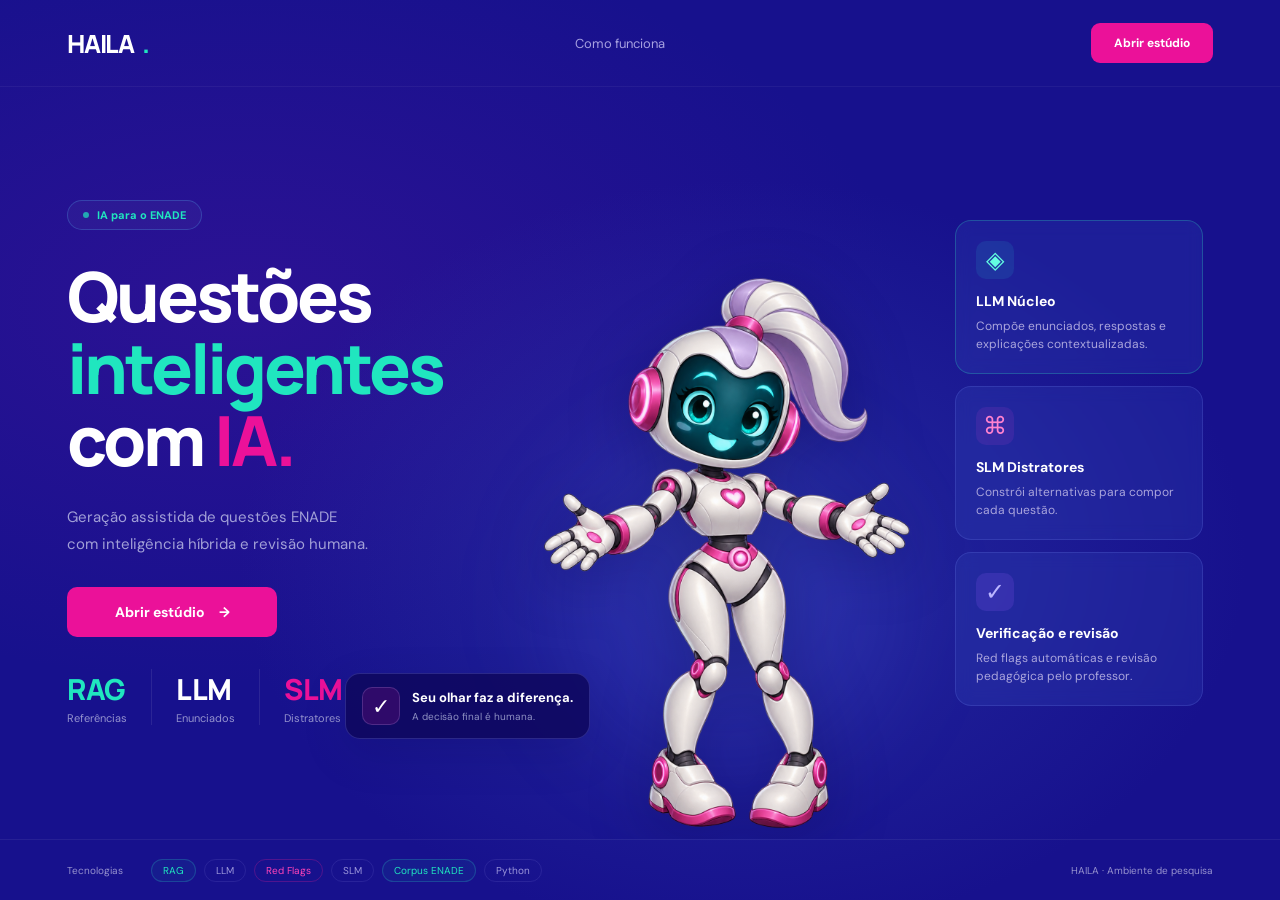
==== frontend/public/index.html @ e9f644c8 "feat: publish full HAILA hybrid architecture" ====
<!doctype html><html lang="pt-BR"><head><meta charset="utf-8"><meta name="viewport" content="width=device-width,initial-scale=1"><title>HAILA · Questões inteligentes com IA</title><meta name="description" content="Crie questões ENADE com a arquitetura híbrida HAILA: referências, geração de enunciados, distratores e revisão humana."><link rel="icon" href="favicon.svg" type="image/svg+xml"><link rel="stylesheet" href="landing.css"></head><body>
<header class="header"><a class="logo" href="/" aria-label="HAILA início">HAILA<span>.</span></a><nav aria-label="Navegação principal"><a href="#como-funciona">Como funciona</a></nav><a class="button small" href="studio.html">Abrir estúdio</a></header>
<main><section class="hero" id="sobre"><div class="hero-copy"><div class="pill"><span></span> IA para o ENADE</div><h1>Questões<br><em>inteligentes</em><br>com <strong>IA.</strong></h1><p>Geração assistida de questões ENADE<br>com inteligência híbrida e revisão humana.</p><div class="actions"><a class="button" href="studio.html">Abrir estúdio <span>→</span></a></div><div class="facts"><div><strong>RAG</strong><span>Referências</span></div><div><strong>LLM</strong><span>Enunciados</span></div><div><strong>SLM</strong><span>Distratores</span></div></div></div>
<div class="mascot-scene"><div class="halo"></div><img class="mascot" src="mascot.png" alt="Mascote HAILA, uma robô sorridente com detalhes rosa e rosto verde" width="1024" height="1536"><div class="float-card review-card"><span class="card-icon">✓</span><div><strong>Seu olhar faz a diferença.</strong><small>A decisão final é humana.</small></div></div></div>
<div class="feature-cards" id="como-funciona"><article><div class="feature-icon teal">◈</div><h2>LLM Núcleo</h2><p>Compõe enunciados, respostas e explicações contextualizadas.</p></article><article><div class="feature-icon pink">⌘</div><h2>SLM Distratores</h2><p>Constrói alternativas para compor cada questão.</p></article><article><div class="feature-icon violet">✓</div><h2>Verificação e revisão</h2><p>Red flags automáticas e revisão pedagógica pelo professor.</p></article></div></section></main>
<footer><div class="technologies"><span>Tecnologias</span><span class="chip">RAG</span><span class="chip muted">LLM</span><span class="chip pink">Red Flags</span><span class="chip muted">SLM</span><span class="chip">Corpus ENADE</span><span class="chip muted">Python</span></div><span>HAILA · Ambiente de pesquisa</span></footer>
</body></html>
---- frontend/public/landing.css ----
@import url('https://fonts.googleapis.com/css2?family=DM+Sans:wght@400;500;600;700&family=Manrope:wght@400;500;600;700;800&display=swap');
.header nav{margin-left:auto;margin-right:0}.actions .button{min-width:210px}@media(max-width:850px){.header .button.small{margin-left:auto}}
:root{color-scheme:dark;font-family:'DM Sans',sans-serif;color:#fff;background:#17118d;--mint:#20e6bf;--pink:#eb1199}*{box-sizing:border-box}body{margin:0;min-height:100vh;background:radial-gradient(ellipse at 58% 62%,#2b38a9a1,transparent 48%),radial-gradient(ellipse at 19% 34%,#46139d70,transparent 45%),#17118d;display:flex;flex-direction:column}a{color:inherit;text-decoration:none}a:focus-visible{outline:3px solid var(--mint);outline-offset:6px}.header{display:flex;align-items:center;gap:28px;height:87px;padding:0 5.25%;border-bottom:1px solid #ffffff0c}.logo{font:800 25px Manrope,sans-serif;display:flex;align-items:center;gap:8px;letter-spacing:-1.3px}.logo>span{color:var(--mint)}.logo small{font:600 10px 'DM Sans',sans-serif;letter-spacing:0;border:1px solid #3697c86b;background:#2275af38;color:var(--mint);border-radius:5px;padding:4px 8px;margin-left:4px}.header nav{display:flex;gap:35px;margin:auto;font-size:13px;color:#a6a0e0}.header nav a:hover,.login:hover{color:white}.login{font-size:13px;color:#a6a0e0}.button{display:inline-flex;align-items:center;justify-content:center;gap:14px;background:var(--pink);padding:16px 27px;border-radius:10px;font-size:14px;font-weight:700;transition:transform .2s,background .2s}.button:hover{transform:translateY(-2px);background:#ff25ae}.button.small{padding:12px 23px;font-size:12px;border-radius:9px}main{flex:1;display:flex}.hero{width:100%;max-width:1600px;margin:auto;min-height:calc(100vh - 148px);display:grid;grid-template-columns:40% 37% 23%;align-items:center;padding:64px 6% 65px 5.25%;position:relative;overflow:hidden}.hero-copy{z-index:2}.pill{display:inline-flex;align-items:center;gap:8px;font-size:11px;font-weight:700;color:var(--mint);background:#ffffff09;border:1px solid #4887d35e;border-radius:25px;padding:7px 15px;margin-bottom:30px}.pill>span{width:6px;height:6px;border-radius:100%;background:var(--mint);opacity:.7}h1{font:800 clamp(49px,5.4vw,83px)/1.04 Manrope,sans-serif;letter-spacing:-3px;margin:0 0 28px}h1 em{font-style:normal;color:var(--mint)}h1 strong{color:var(--pink);font-weight:800}.hero-copy>p{font-size:15px;color:#a2a0d7;line-height:1.8;margin:0 0 29px}.actions{display:flex;gap:14px}.button.secondary{background:#ffffff12;border:1px solid #ffffff32;color:#d6d2ff;font-weight:500;padding:15px 26px}.button.secondary:hover{background:#ffffff25}.facts{display:flex;margin-top:32px}.facts>div{display:flex;flex-direction:column;gap:2px;padding:0 24px;border-right:1px solid #ffffff16}.facts>div:first-child{padding-left:0}.facts>div:last-child{border:0}.facts strong{font:800 29px Manrope,sans-serif;letter-spacing:-.5px}.facts>div:first-child strong{color:var(--mint)}.facts>div:last-child strong{color:var(--pink)}.facts span{font-size:11px;color:#9593ce}.mascot-scene{position:relative;height:600px;align-self:end;pointer-events:none;margin-left:-60px;margin-right:-48px;margin-bottom:-60px}.mascot{position:absolute;bottom:0;left:50%;transform:translateX(-50%);width:100%;max-width:450px;height:560px;object-fit:contain;filter:drop-shadow(0 10px 30px #05033844)}.halo{position:absolute;width:340px;height:340px;border-radius:50%;background:#6073ff22;filter:blur(50px);bottom:60px;left:50%;transform:translateX(-50%)}.float-card{display:flex;gap:12px;align-items:center;position:absolute;padding:13px 16px;border-radius:15px;background:#0e075edb;box-shadow:0 15px 45px #07053c22;border:1px solid #7479e447;z-index:2}.analysis-card{top:5%;right:2%}.card-icon{display:grid;place-items:center;border:1px solid #734ea77a;background:#ee179225;width:38px;height:38px;border-radius:10px;color:#f891e2;font-size:22px}.float-card strong{font-size:13px;display:block}.analysis-card strong{color:var(--mint);font-size:20px}.float-card small{font-size:10px;color:#8f91c3;display:block;margin-top:4px}.review-card{left:-22%;bottom:95px}.review-card .card-icon{color:white}.feature-cards{display:flex;flex-direction:column;gap:12px;z-index:3;padding-left:13px}.feature-cards article{background:#4875dd24;border:1px solid #6575e340;border-radius:16px;padding:20px;backdrop-filter:blur(8px)}.feature-cards article:first-child{border-color:#2ac6b64f}.feature-icon{display:grid;place-items:center;width:38px;height:38px;border-radius:10px;font-size:24px;margin-bottom:13px}.teal{color:#63ffe1;background:#27c4d21f}.pink{color:#ff82cf;background:#ca45d61f}.violet{color:#bbb5ff;background:#7451df3b}.feature-cards h2{font-size:14px;margin:0 0 7px}.feature-cards p{font-size:12px;line-height:1.5;color:#aaa5dc;margin:0}footer{min-height:61px;display:flex;justify-content:space-between;align-items:center;gap:20px;padding:15px 5.25%;border-top:1px solid #ffffff10;font-size:10px;color:#9692ce}.technologies{display:flex;align-items:center;gap:8px}.technologies>span:first-child{margin-right:20px}.chip{font-size:10px;color:var(--mint);border:1px solid #2bd3c33b;border-radius:14px;padding:4px 11px;background:#1b829e1a}.chip.muted{color:#9c97db;border-color:#7770ce30;background:transparent}.chip.pink{color:#ff43b8;border-color:#ea1f9245;background:transparent}@media(min-width:1400px){.hero{padding-top:95px;padding-bottom:95px}.mascot-scene{height:640px}.mascot{height:620px;max-width:480px}}@media(max-width:1100px){.header{gap:22px;height:70px}.header nav{gap:25px}.hero{grid-template-columns:40% 38% 22%;padding-top:85px;min-height:calc(100vh - 125px)}h1{font-size:58px}.mascot-scene{height:540px;margin-left:-45px;margin-right:-45px}.mascot{height:480px}.hero-copy>p{font-size:14px}.feature-cards{padding-left:0}.feature-cards article{padding:17px}.feature-cards h2{font-size:12px}.feature-cards p{font-size:11px}.review-card{left:-20%;bottom:80px}.analysis-card{right:0;top:11%}.analysis-card strong{font-size:18px}.facts>div{padding:0 20px}.button{padding:14px 22px}.feature-cards{gap:10px}}@media(max-width:850px){.header nav{display:none}.header .login{margin-left:auto}.hero{grid-template-columns:52% 48%;padding-top:60px;padding-bottom:30px;overflow:hidden}.feature-cards{grid-column:1/-1;flex-direction:row;margin-top:40px}.feature-cards article{flex:1}.mascot-scene{height:500px;margin-bottom:0;margin-left:-40px;margin-right:-15px}.mascot{height:440px}.review-card{left:-10%;bottom:10px}.analysis-card{top:0;right:0}.facts>div{padding:0 15px}footer{flex-wrap:wrap}.technologies{flex-wrap:wrap}}@media(max-width:560px){.header{padding:0 6%;gap:16px}.logo{font-size:22px}.login{display:none}.button.small{margin-left:auto;font-size:11px;padding:11px 16px}.hero{padding:43px 6% 25px;grid-template-columns:1fr}.hero-copy{text-align:left}.pill{margin-bottom:22px}h1{font-size:57px;letter-spacing:-2px}.hero-copy>p{font-size:14px}.facts{margin-top:26px}.facts strong{font-size:25px}.facts>div{padding:0 24px}.mascot-scene{height:430px;width:100%;margin:18px 0 0}.mascot{height:420px;width:100%;max-width:340px}.analysis-card{right:0;top:14px;padding:10px}.analysis-card strong{font-size:16px}.review-card{left:0;bottom:25px;padding:10px}.review-card strong{font-size:11px}.feature-cards{flex-direction:column;margin-top:25px}.feature-cards article{display:grid;grid-template-columns:40px 1fr;gap:3px 14px;padding:18px}.feature-icon{grid-row:1/3;margin:0;align-self:center}.feature-cards h2{font-size:14px}.feature-cards p{font-size:12px}.technologies{gap:7px}.technologies>span:first-child{width:100%;margin:0 0 5px}footer{padding:20px 6%}.float-card small{font-size:9px}}
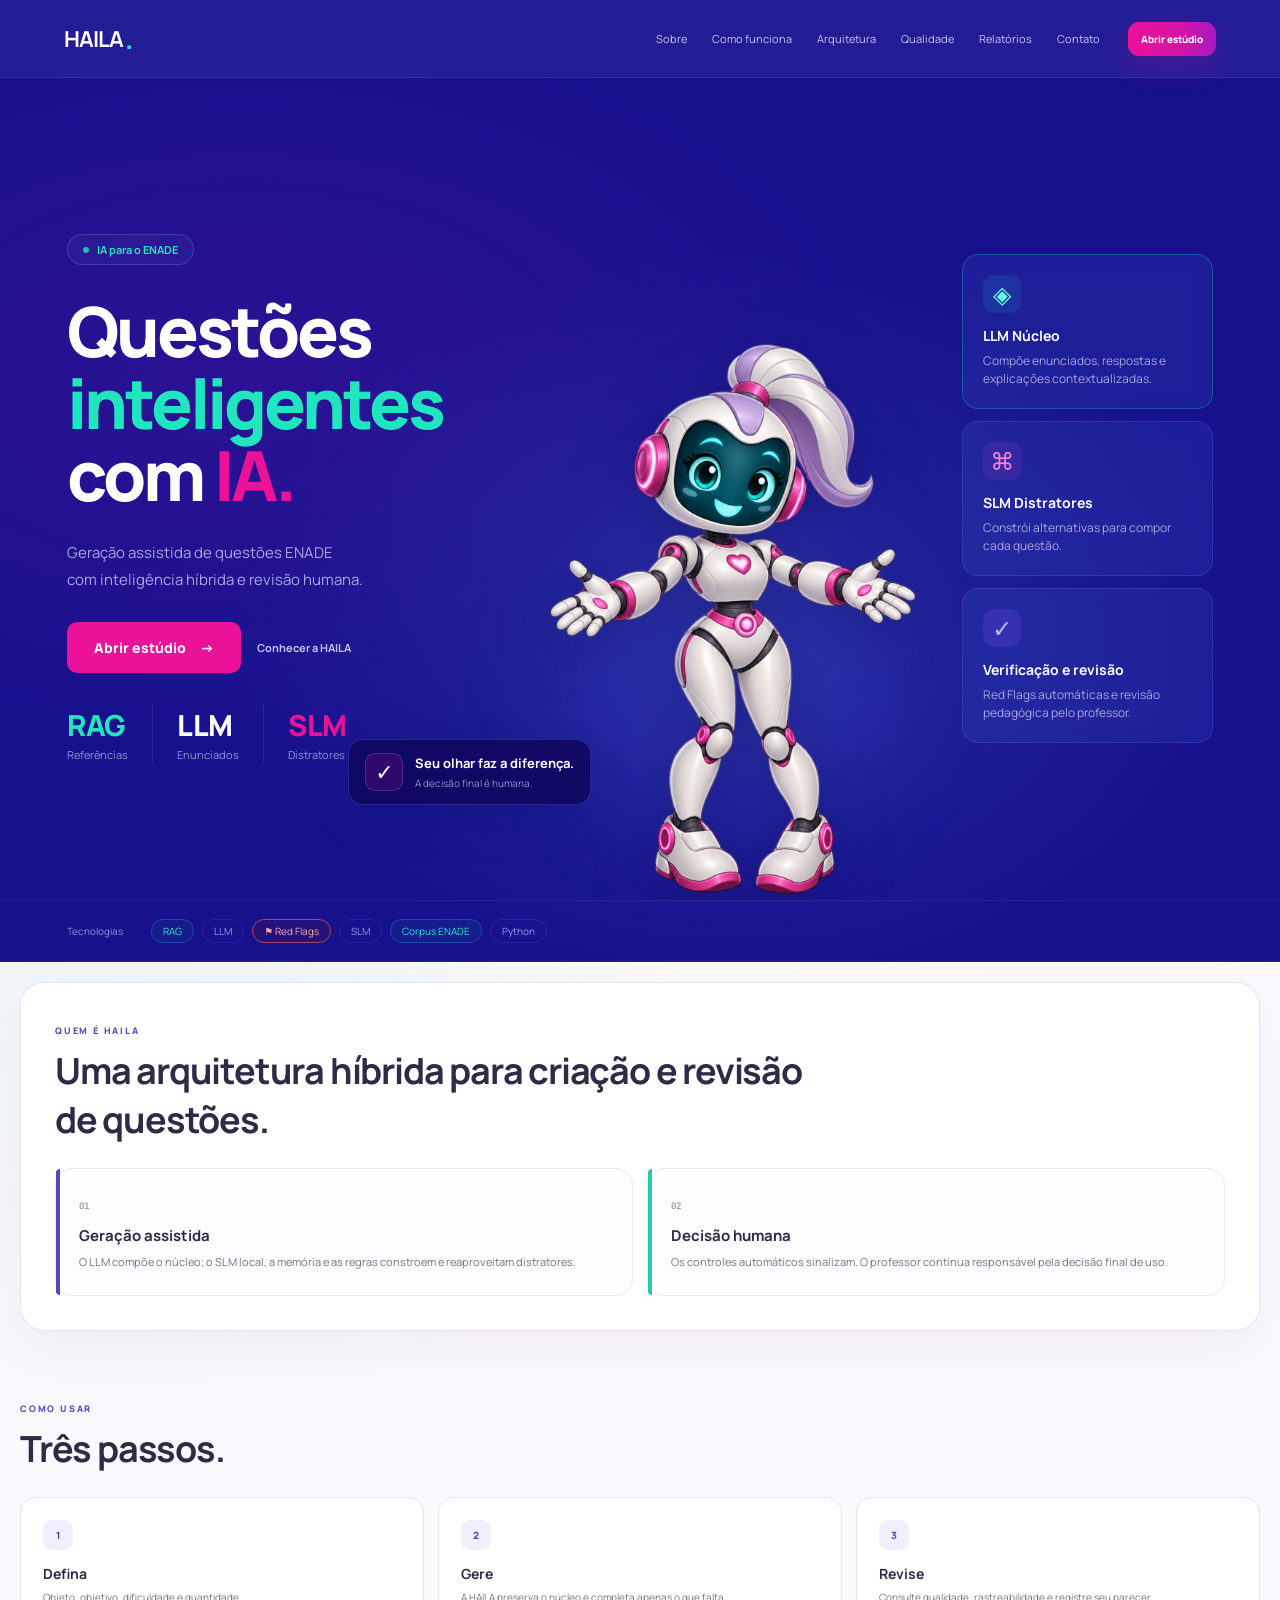
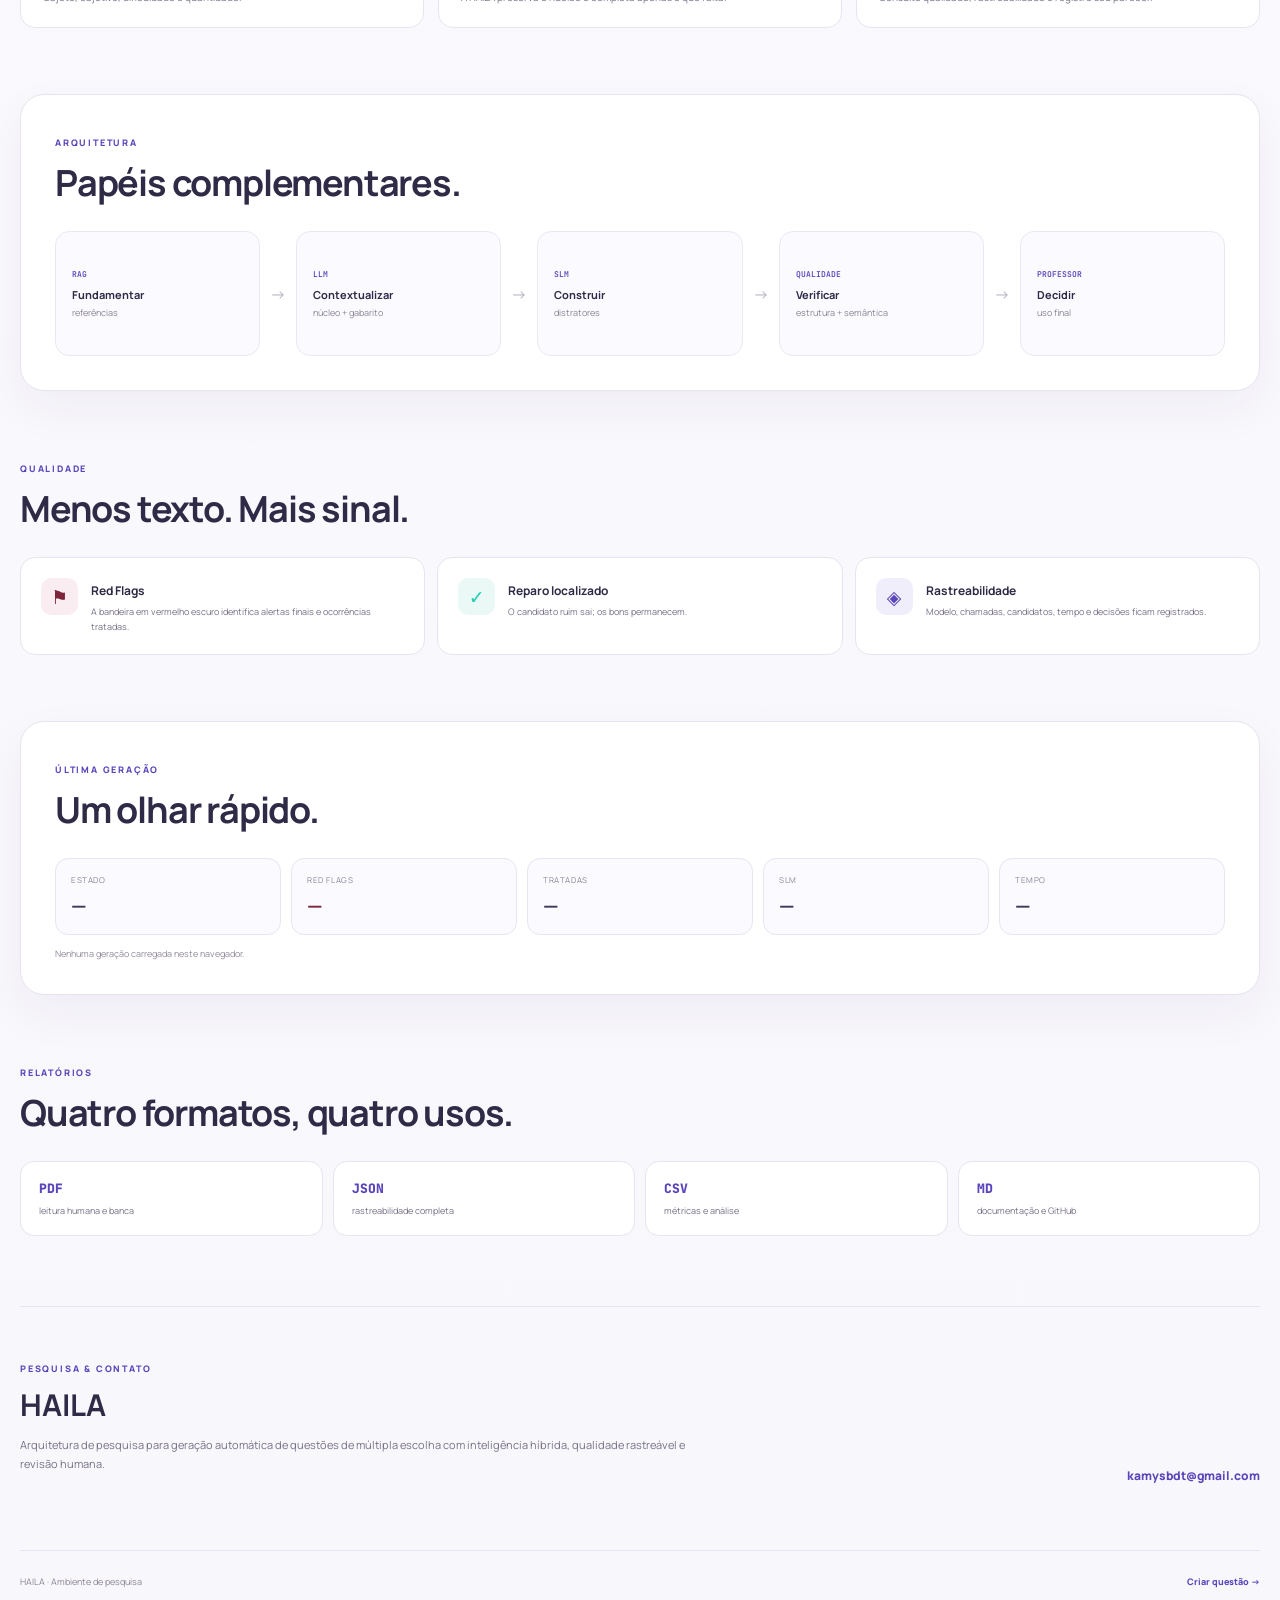
==== commit 4396ef66: "Atualiza HAILA e separa resultados experimentais" ====
--- a/frontend/public/index.html
+++ b/frontend/public/index.html
@@ -1,7 +1,131 @@
-<!doctype html><html lang="pt-BR"><head><meta charset="utf-8"><meta name="viewport" content="width=device-width,initial-scale=1"><title>HAILA · Questões inteligentes com IA</title><meta name="description" content="Crie questões ENADE com a arquitetura híbrida HAILA: referências, geração de enunciados, distratores e revisão humana."><link rel="icon" href="favicon.svg" type="image/svg+xml"><link rel="stylesheet" href="landing.css"></head><body>
-<header class="header"><a class="logo" href="/" aria-label="HAILA início">HAILA<span>.</span></a><nav aria-label="Navegação principal"><a href="#como-funciona">Como funciona</a></nav><a class="button small" href="studio.html">Abrir estúdio</a></header>
-<main><section class="hero" id="sobre"><div class="hero-copy"><div class="pill"><span></span> IA para o ENADE</div><h1>Questões<br><em>inteligentes</em><br>com <strong>IA.</strong></h1><p>Geração assistida de questões ENADE<br>com inteligência híbrida e revisão humana.</p><div class="actions"><a class="button" href="studio.html">Abrir estúdio <span>→</span></a></div><div class="facts"><div><strong>RAG</strong><span>Referências</span></div><div><strong>LLM</strong><span>Enunciados</span></div><div><strong>SLM</strong><span>Distratores</span></div></div></div>
-<div class="mascot-scene"><div class="halo"></div><img class="mascot" src="mascot.png" alt="Mascote HAILA, uma robô sorridente com detalhes rosa e rosto verde" width="1024" height="1536"><div class="float-card review-card"><span class="card-icon">✓</span><div><strong>Seu olhar faz a diferença.</strong><small>A decisão final é humana.</small></div></div></div>
-<div class="feature-cards" id="como-funciona"><article><div class="feature-icon teal">◈</div><h2>LLM Núcleo</h2><p>Compõe enunciados, respostas e explicações contextualizadas.</p></article><article><div class="feature-icon pink">⌘</div><h2>SLM Distratores</h2><p>Constrói alternativas para compor cada questão.</p></article><article><div class="feature-icon violet">✓</div><h2>Verificação e revisão</h2><p>Red flags automáticas e revisão pedagógica pelo professor.</p></article></div></section></main>
-<footer><div class="technologies"><span>Tecnologias</span><span class="chip">RAG</span><span class="chip muted">LLM</span><span class="chip pink">Red Flags</span><span class="chip muted">SLM</span><span class="chip">Corpus ENADE</span><span class="chip muted">Python</span></div><span>HAILA · Ambiente de pesquisa</span></footer>
-</body></html>
+<!doctype html>
+<html lang="pt-BR">
+<head>
+  <meta charset="utf-8">
+  <meta name="viewport" content="width=device-width, initial-scale=1">
+  <title>HAILA · Questões inteligentes com IA</title>
+  <meta name="description" content="HAILA combina RAG, LLM, SLM, controles de qualidade e revisão humana para gerar questões ENADE rastreáveis.">
+  <link rel="icon" href="favicon.svg" type="image/svg+xml">
+  <link rel="stylesheet" href="landing.css?v=20261021-front-final-v1.1-mascote">
+  <script type="module" src="app/home.js?v=20261021-front-final-v1"></script>
+</head>
+<body>
+  <header class="home-header home-header-dark">
+    <a class="home-logo" href="#top" aria-label="HAILA início"><strong>HAILA</strong><span class="logo-dot">.</span></a>
+    <nav aria-label="Navegação principal">
+      <a href="#sobre">Sobre</a>
+      <a href="#como">Como funciona</a>
+      <a href="#arquitetura">Arquitetura</a>
+      <a href="#qualidade">Qualidade</a>
+      <a href="#relatorios">Relatórios</a>
+      <a href="#contato">Contato</a>
+    </nav>
+    <a class="home-cta small" href="studio.html?new=1">Abrir estúdio</a>
+  </header>
+
+  <main id="top">
+    <section class="mascot-hero" aria-labelledby="hero-title">
+      <div class="mascot-hero-inner">
+        <div class="mascot-copy">
+          <div class="hero-pill"><span></span> IA para o ENADE</div>
+          <h1 id="hero-title">Questões<br><em>inteligentes</em><br>com <strong>IA.</strong></h1>
+          <p>Geração assistida de questões ENADE<br>com inteligência híbrida e revisão humana.</p>
+          <div class="hero-actions">
+            <a class="hero-button" href="studio.html?new=1">Abrir estúdio <span>→</span></a>
+            <a class="hero-text-link" href="#sobre">Conhecer a HAILA</a>
+          </div>
+          <div class="hero-facts" aria-label="Componentes da HAILA">
+            <div><strong>RAG</strong><span>Referências</span></div>
+            <div><strong>LLM</strong><span>Enunciados</span></div>
+            <div><strong>SLM</strong><span>Distratores</span></div>
+          </div>
+        </div>
+
+        <div class="mascot-scene">
+          <div class="mascot-halo"></div>
+          <img class="mascot" src="mascot.png" alt="Mascote HAILA, uma robô sorridente com detalhes rosa e rosto verde" width="1024" height="1536">
+          <div class="float-card review-card">
+            <span class="float-icon">✓</span>
+            <div><strong>Seu olhar faz a diferença.</strong><small>A decisão final é humana.</small></div>
+          </div>
+        </div>
+
+        <div class="feature-cards" id="como-funciona">
+          <article><div class="feature-icon teal">◈</div><h2>LLM Núcleo</h2><p>Compõe enunciados, respostas e explicações contextualizadas.</p></article>
+          <article><div class="feature-icon pink">⌘</div><h2>SLM Distratores</h2><p>Constrói alternativas para compor cada questão.</p></article>
+          <article><div class="feature-icon violet">✓</div><h2>Verificação e revisão</h2><p>Red Flags automáticas e revisão pedagógica pelo professor.</p></article>
+        </div>
+      </div>
+      <div class="hero-techbar">
+        <span>Tecnologias</span><span class="tech-chip">RAG</span><span class="tech-chip muted">LLM</span><span class="tech-chip redflag">⚑ Red Flags</span><span class="tech-chip muted">SLM</span><span class="tech-chip">Corpus ENADE</span><span class="tech-chip muted">Python</span>
+      </div>
+    </section>
+
+    <section id="sobre" class="home-section card-section">
+      <div class="section-heading"><span class="section-kicker">QUEM É HAILA</span><h2>Uma arquitetura híbrida para criação e revisão de questões.</h2></div>
+      <div class="card-grid two">
+        <article class="info-card accent-purple"><span class="card-number">01</span><h3>Geração assistida</h3><p>O LLM compõe o núcleo; o SLM local, a memória e as regras constroem e reaproveitam distratores.</p></article>
+        <article class="info-card accent-teal"><span class="card-number">02</span><h3>Decisão humana</h3><p>Os controles automáticos sinalizam. O professor continua responsável pela decisão final de uso.</p></article>
+      </div>
+    </section>
+
+    <section id="como" class="home-section">
+      <div class="section-heading"><span class="section-kicker">COMO USAR</span><h2>Três passos.</h2></div>
+      <div class="steps-grid">
+        <article><span>1</span><h3>Defina</h3><p>Objeto, objetivo, dificuldade e quantidade.</p></article>
+        <article><span>2</span><h3>Gere</h3><p>A HAILA preserva o núcleo e completa apenas o que falta.</p></article>
+        <article><span>3</span><h3>Revise</h3><p>Consulte qualidade, rastreabilidade e registre seu parecer.</p></article>
+      </div>
+    </section>
+
+    <section id="arquitetura" class="home-section card-section">
+      <div class="section-heading"><span class="section-kicker">ARQUITETURA</span><h2>Papéis complementares.</h2></div>
+      <div class="architecture-flow">
+        <article><span>RAG</span><strong>Fundamentar</strong><small>referências</small></article>
+        <i>→</i><article><span>LLM</span><strong>Contextualizar</strong><small>núcleo + gabarito</small></article>
+        <i>→</i><article><span>SLM</span><strong>Construir</strong><small>distratores</small></article>
+        <i>→</i><article><span>QUALIDADE</span><strong>Verificar</strong><small>estrutura + semântica</small></article>
+        <i>→</i><article><span>PROFESSOR</span><strong>Decidir</strong><small>uso final</small></article>
+      </div>
+    </section>
+
+    <section id="qualidade" class="home-section quality-home">
+      <div class="section-heading"><span class="section-kicker">QUALIDADE</span><h2>Menos texto. Mais sinal.</h2></div>
+      <div class="quality-grid">
+        <article class="quality-card redflag-card"><span class="quality-icon">⚑</span><div><strong>Red Flags</strong><p>A bandeira em vermelho escuro identifica alertas finais e ocorrências tratadas.</p></div></article>
+        <article class="quality-card"><span class="quality-icon teal">✓</span><div><strong>Reparo localizado</strong><p>O candidato ruim sai; os bons permanecem.</p></div></article>
+        <article class="quality-card"><span class="quality-icon purple">◈</span><div><strong>Rastreabilidade</strong><p>Modelo, chamadas, candidatos, tempo e decisões ficam registrados.</p></div></article>
+      </div>
+    </section>
+
+    <section id="dashboard" class="home-section card-section">
+      <div class="section-heading split"><div><span class="section-kicker">ÚLTIMA GERAÇÃO</span><h2>Um olhar rápido.</h2></div><a id="last-open" class="text-link" href="studio.html" hidden>Abrir no Studio →</a></div>
+      <div id="last-generation" class="last-generation" aria-live="polite">
+        <div class="metric-card"><span>Estado</span><strong id="last-state">—</strong></div>
+        <div class="metric-card flag"><span>Red Flags</span><strong id="last-flags">—</strong></div>
+        <div class="metric-card"><span>Tratadas</span><strong id="last-treated">—</strong></div>
+        <div class="metric-card"><span>SLM</span><strong id="last-slm">—</strong></div>
+        <div class="metric-card"><span>Tempo</span><strong id="last-time">—</strong></div>
+      </div>
+      <p id="last-note" class="dashboard-note">Nenhuma geração carregada neste navegador.</p>
+    </section>
+
+    <section id="relatorios" class="home-section reports-section">
+      <div class="section-heading"><span class="section-kicker">RELATÓRIOS</span><h2>Quatro formatos, quatro usos.</h2></div>
+      <div class="report-grid">
+        <article><strong>PDF</strong><span>leitura humana e banca</span></article>
+        <article><strong>JSON</strong><span>rastreabilidade completa</span></article>
+        <article><strong>CSV</strong><span>métricas e análise</span></article>
+        <article><strong>MD</strong><span>documentação e GitHub</span></article>
+      </div>
+    </section>
+
+    <section id="contato" class="home-section contact-section">
+      <div><span class="section-kicker">PESQUISA & CONTATO</span><h2>HAILA</h2><p>Arquitetura de pesquisa para geração automática de questões de múltipla escolha com inteligência híbrida, qualidade rastreável e revisão humana.</p></div>
+      <a href="mailto:kamysbdt@gmail.com">kamysbdt@gmail.com</a>
+    </section>
+  </main>
+
+  <footer class="home-footer"><span>HAILA · Ambiente de pesquisa</span><a href="studio.html?new=1">Criar questão →</a></footer>
+</body>
+</html>
--- a/frontend/public/landing.css
+++ b/frontend/public/landing.css
@@ -1,3 +1,10 @@
-@import url('https://fonts.googleapis.com/css2?family=DM+Sans:wght@400;500;600;700&family=Manrope:wght@400;500;600;700;800&display=swap');
-.header nav{margin-left:auto;margin-right:0}.actions .button{min-width:210px}@media(max-width:850px){.header .button.small{margin-left:auto}}
-:root{color-scheme:dark;font-family:'DM Sans',sans-serif;color:#fff;background:#17118d;--mint:#20e6bf;--pink:#eb1199}*{box-sizing:border-box}body{margin:0;min-height:100vh;background:radial-gradient(ellipse at 58% 62%,#2b38a9a1,transparent 48%),radial-gradient(ellipse at 19% 34%,#46139d70,transparent 45%),#17118d;display:flex;flex-direction:column}a{color:inherit;text-decoration:none}a:focus-visible{outline:3px solid var(--mint);outline-offset:6px}.header{display:flex;align-items:center;gap:28px;height:87px;padding:0 5.25%;border-bottom:1px solid #ffffff0c}.logo{font:800 25px Manrope,sans-serif;display:flex;align-items:center;gap:8px;letter-spacing:-1.3px}.logo>span{color:var(--mint)}.logo small{font:600 10px 'DM Sans',sans-serif;letter-spacing:0;border:1px solid #3697c86b;background:#2275af38;color:var(--mint);border-radius:5px;padding:4px 8px;margin-left:4px}.header nav{display:flex;gap:35px;margin:auto;font-size:13px;color:#a6a0e0}.header nav a:hover,.login:hover{color:white}.login{font-size:13px;color:#a6a0e0}.button{display:inline-flex;align-items:center;justify-content:center;gap:14px;background:var(--pink);padding:16px 27px;border-radius:10px;font-size:14px;font-weight:700;transition:transform .2s,background .2s}.button:hover{transform:translateY(-2px);background:#ff25ae}.button.small{padding:12px 23px;font-size:12px;border-radius:9px}main{flex:1;display:flex}.hero{width:100%;max-width:1600px;margin:auto;min-height:calc(100vh - 148px);display:grid;grid-template-columns:40% 37% 23%;align-items:center;padding:64px 6% 65px 5.25%;position:relative;overflow:hidden}.hero-copy{z-index:2}.pill{display:inline-flex;align-items:center;gap:8px;font-size:11px;font-weight:700;color:var(--mint);background:#ffffff09;border:1px solid #4887d35e;border-radius:25px;padding:7px 15px;margin-bottom:30px}.pill>span{width:6px;height:6px;border-radius:100%;background:var(--mint);opacity:.7}h1{font:800 clamp(49px,5.4vw,83px)/1.04 Manrope,sans-serif;letter-spacing:-3px;margin:0 0 28px}h1 em{font-style:normal;color:var(--mint)}h1 strong{color:var(--pink);font-weight:800}.hero-copy>p{font-size:15px;color:#a2a0d7;line-height:1.8;margin:0 0 29px}.actions{display:flex;gap:14px}.button.secondary{background:#ffffff12;border:1px solid #ffffff32;color:#d6d2ff;font-weight:500;padding:15px 26px}.button.secondary:hover{background:#ffffff25}.facts{display:flex;margin-top:32px}.facts>div{display:flex;flex-direction:column;gap:2px;padding:0 24px;border-right:1px solid #ffffff16}.facts>div:first-child{padding-left:0}.facts>div:last-child{border:0}.facts strong{font:800 29px Manrope,sans-serif;letter-spacing:-.5px}.facts>div:first-child strong{color:var(--mint)}.facts>div:last-child strong{color:var(--pink)}.facts span{font-size:11px;color:#9593ce}.mascot-scene{position:relative;height:600px;align-self:end;pointer-events:none;margin-left:-60px;margin-right:-48px;margin-bottom:-60px}.mascot{position:absolute;bottom:0;left:50%;transform:translateX(-50%);width:100%;max-width:450px;height:560px;object-fit:contain;filter:drop-shadow(0 10px 30px #05033844)}.halo{position:absolute;width:340px;height:340px;border-radius:50%;background:#6073ff22;filter:blur(50px);bottom:60px;left:50%;transform:translateX(-50%)}.float-card{display:flex;gap:12px;align-items:center;position:absolute;padding:13px 16px;border-radius:15px;background:#0e075edb;box-shadow:0 15px 45px #07053c22;border:1px solid #7479e447;z-index:2}.analysis-card{top:5%;right:2%}.card-icon{display:grid;place-items:center;border:1px solid #734ea77a;background:#ee179225;width:38px;height:38px;border-radius:10px;color:#f891e2;font-size:22px}.float-card strong{font-size:13px;display:block}.analysis-card strong{color:var(--mint);font-size:20px}.float-card small{font-size:10px;color:#8f91c3;display:block;margin-top:4px}.review-card{left:-22%;bottom:95px}.review-card .card-icon{color:white}.feature-cards{display:flex;flex-direction:column;gap:12px;z-index:3;padding-left:13px}.feature-cards article{background:#4875dd24;border:1px solid #6575e340;border-radius:16px;padding:20px;backdrop-filter:blur(8px)}.feature-cards article:first-child{border-color:#2ac6b64f}.feature-icon{display:grid;place-items:center;width:38px;height:38px;border-radius:10px;font-size:24px;margin-bottom:13px}.teal{color:#63ffe1;background:#27c4d21f}.pink{color:#ff82cf;background:#ca45d61f}.violet{color:#bbb5ff;background:#7451df3b}.feature-cards h2{font-size:14px;margin:0 0 7px}.feature-cards p{font-size:12px;line-height:1.5;color:#aaa5dc;margin:0}footer{min-height:61px;display:flex;justify-content:space-between;align-items:center;gap:20px;padding:15px 5.25%;border-top:1px solid #ffffff10;font-size:10px;color:#9692ce}.technologies{display:flex;align-items:center;gap:8px}.technologies>span:first-child{margin-right:20px}.chip{font-size:10px;color:var(--mint);border:1px solid #2bd3c33b;border-radius:14px;padding:4px 11px;background:#1b829e1a}.chip.muted{color:#9c97db;border-color:#7770ce30;background:transparent}.chip.pink{color:#ff43b8;border-color:#ea1f9245;background:transparent}@media(min-width:1400px){.hero{padding-top:95px;padding-bottom:95px}.mascot-scene{height:640px}.mascot{height:620px;max-width:480px}}@media(max-width:1100px){.header{gap:22px;height:70px}.header nav{gap:25px}.hero{grid-template-columns:40% 38% 22%;padding-top:85px;min-height:calc(100vh - 125px)}h1{font-size:58px}.mascot-scene{height:540px;margin-left:-45px;margin-right:-45px}.mascot{height:480px}.hero-copy>p{font-size:14px}.feature-cards{padding-left:0}.feature-cards article{padding:17px}.feature-cards h2{font-size:12px}.feature-cards p{font-size:11px}.review-card{left:-20%;bottom:80px}.analysis-card{right:0;top:11%}.analysis-card strong{font-size:18px}.facts>div{padding:0 20px}.button{padding:14px 22px}.feature-cards{gap:10px}}@media(max-width:850px){.header nav{display:none}.header .login{margin-left:auto}.hero{grid-template-columns:52% 48%;padding-top:60px;padding-bottom:30px;overflow:hidden}.feature-cards{grid-column:1/-1;flex-direction:row;margin-top:40px}.feature-cards article{flex:1}.mascot-scene{height:500px;margin-bottom:0;margin-left:-40px;margin-right:-15px}.mascot{height:440px}.review-card{left:-10%;bottom:10px}.analysis-card{top:0;right:0}.facts>div{padding:0 15px}footer{flex-wrap:wrap}.technologies{flex-wrap:wrap}}@media(max-width:560px){.header{padding:0 6%;gap:16px}.logo{font-size:22px}.login{display:none}.button.small{margin-left:auto;font-size:11px;padding:11px 16px}.hero{padding:43px 6% 25px;grid-template-columns:1fr}.hero-copy{text-align:left}.pill{margin-bottom:22px}h1{font-size:57px;letter-spacing:-2px}.hero-copy>p{font-size:14px}.facts{margin-top:26px}.facts strong{font-size:25px}.facts>div{padding:0 24px}.mascot-scene{height:430px;width:100%;margin:18px 0 0}.mascot{height:420px;width:100%;max-width:340px}.analysis-card{right:0;top:14px;padding:10px}.analysis-card strong{font-size:16px}.review-card{left:0;bottom:25px;padding:10px}.review-card strong{font-size:11px}.feature-cards{flex-direction:column;margin-top:25px}.feature-cards article{display:grid;grid-template-columns:40px 1fr;gap:3px 14px;padding:18px}.feature-icon{grid-row:1/3;margin:0;align-self:center}.feature-cards h2{font-size:14px}.feature-cards p{font-size:12px}.technologies{gap:7px}.technologies>span:first-child{width:100%;margin:0 0 5px}footer{padding:20px 6%}.float-card small{font-size:9px}}
+@import url('https://fonts.googleapis.com/css2?family=JetBrains+Mono:wght@400;500;600&family=Manrope:wght@400;500;600;700;800&display=swap');
+:root{font-family:'Manrope',system-ui,-apple-system,BlinkMacSystemFont,'Segoe UI',sans-serif;--pink:#eb1199;--purple:#5a45ba;--purple-dark:#241995;--teal:#20cdb2;--teal-bright:#20e6bf;--teal-soft:#eaf8f6;--redflag:#7c263c;--redflag-soft:#faedf1;--ink:#2f2a46;--muted:#777087;--line:#e8e3f0;--surface:#fff;--bg:#f8f7fb;--mono:'JetBrains Mono','SFMono-Regular',Consolas,monospace;color:var(--ink);background:var(--bg)}
+*{box-sizing:border-box}html{scroll-behavior:smooth}body{margin:0;background:radial-gradient(circle at 84% 8%,rgba(227,59,145,.07),transparent 25%),radial-gradient(circle at 10% 26%,rgba(21,159,149,.06),transparent 23%),linear-gradient(180deg,#fbfafe 0%,#f8f7fb 100%);color:var(--ink)}a{text-decoration:none;color:inherit}.home-header{height:78px;padding:0 clamp(20px,5vw,72px);display:flex;align-items:center;gap:28px;position:sticky;top:0;z-index:50;background:rgba(27,20,145,.96);backdrop-filter:blur(14px);border-bottom:1px solid rgba(255,255,255,.08);color:white}.home-logo{display:flex;align-items:center;gap:2px;font:800 22px Manrope,sans-serif;letter-spacing:-1px}.logo-dot{color:var(--teal-bright);font-size:26px;line-height:1}.home-header nav{display:flex;align-items:center;gap:25px;margin-left:auto}.home-header nav a{font-size:11px;color:#c6c2ef}.home-header nav a:hover{color:#fff}.home-cta{display:inline-flex;align-items:center;justify-content:center;gap:12px;border-radius:11px;background:linear-gradient(90deg,var(--pink),#d714a5 55%,#a919bf);color:#fff;padding:14px 18px;font-size:11px;font-weight:800;box-shadow:0 12px 28px rgba(235,17,153,.18)}.home-cta.small{padding:10px 13px;font-size:10px}.home-cta:hover{filter:brightness(1.06);transform:translateY(-1px)}main{width:min(1260px,calc(100% - 40px));margin:0 auto}.mascot-hero{width:100vw;margin-left:calc(50% - 50vw);background:radial-gradient(ellipse at 58% 62%,#2b38a9a1,transparent 48%),radial-gradient(ellipse at 19% 34%,#46139d70,transparent 45%),#17118d;color:#fff;border-bottom:1px solid #ffffff10}.mascot-hero-inner{width:min(1600px,100%);margin:0 auto;min-height:calc(100vh - 78px);display:grid;grid-template-columns:40% 37% 23%;align-items:center;padding:52px 5.25% 34px;position:relative;overflow:hidden}.mascot-copy{z-index:2}.hero-pill{display:inline-flex;align-items:center;gap:8px;font-size:11px;font-weight:700;color:var(--teal-bright);background:#ffffff09;border:1px solid #4887d35e;border-radius:25px;padding:7px 15px;margin-bottom:30px}.hero-pill>span{width:6px;height:6px;border-radius:100%;background:var(--teal-bright);opacity:.8}.mascot-copy h1{font:800 clamp(49px,5.4vw,83px)/1.04 Manrope,sans-serif;letter-spacing:-3px;margin:0 0 28px}.mascot-copy h1 em{font-style:normal;color:var(--teal-bright)}.mascot-copy h1 strong{color:var(--pink);font-weight:800}.mascot-copy>p{font-size:15px;color:#aaa6df;line-height:1.8;margin:0 0 29px}.hero-actions{display:flex;align-items:center;gap:16px;flex-wrap:wrap}.hero-button{display:inline-flex;align-items:center;justify-content:center;gap:14px;background:var(--pink);padding:16px 27px;border-radius:10px;font-size:14px;font-weight:800;transition:transform .2s,background .2s}.hero-button:hover{transform:translateY(-2px);background:#ff25ae}.hero-text-link{font-size:11px;color:#c8c4ef;font-weight:700}.hero-text-link:hover{color:white}.hero-facts{display:flex;margin-top:32px}.hero-facts>div{display:flex;flex-direction:column;gap:2px;padding:0 24px;border-right:1px solid #ffffff16}.hero-facts>div:first-child{padding-left:0}.hero-facts>div:last-child{border:0}.hero-facts strong{font:800 29px Manrope,sans-serif;letter-spacing:-.5px}.hero-facts>div:first-child strong{color:var(--teal-bright)}.hero-facts>div:last-child strong{color:var(--pink)}.hero-facts span{font-size:11px;color:#9593ce}.mascot-scene{position:relative;height:600px;align-self:end;pointer-events:none;margin-left:-60px;margin-right:-48px;margin-bottom:-34px}.mascot{position:absolute;bottom:0;left:50%;transform:translateX(-50%);width:100%;max-width:450px;height:560px;object-fit:contain;filter:drop-shadow(0 10px 30px #05033844)}.mascot-halo{position:absolute;width:340px;height:340px;border-radius:50%;background:#6073ff22;filter:blur(50px);bottom:60px;left:50%;transform:translateX(-50%)}.float-card{display:flex;gap:12px;align-items:center;position:absolute;padding:13px 16px;border-radius:15px;background:#0e075edb;box-shadow:0 15px 45px #07053c22;border:1px solid #7479e447;z-index:2}.float-icon{display:grid;place-items:center;border:1px solid #734ea77a;background:#ee179225;width:38px;height:38px;border-radius:10px;color:white;font-size:22px}.float-card strong{font-size:13px;display:block}.float-card small{font-size:10px;color:#8f91c3;display:block;margin-top:4px}.review-card{left:-22%;bottom:95px}.feature-cards{display:flex;flex-direction:column;gap:12px;z-index:3;padding-left:13px}.feature-cards article{background:#4875dd24;border:1px solid #6575e340;border-radius:16px;padding:20px;backdrop-filter:blur(8px)}.feature-cards article:first-child{border-color:#2ac6b64f}.feature-icon{display:grid;place-items:center;width:38px;height:38px;border-radius:10px;font-size:24px;margin-bottom:13px}.feature-icon.teal{color:#63ffe1;background:#27c4d21f}.feature-icon.pink{color:#ff82cf;background:#ca45d61f}.feature-icon.violet{color:#bbb5ff;background:#7451df3b}.feature-cards h2{font-size:14px;margin:0 0 7px}.feature-cards p{font-size:12px;line-height:1.5;color:#aaa5dc;margin:0}.hero-techbar{width:min(1600px,100%);margin:0 auto;min-height:61px;display:flex;align-items:center;gap:8px;padding:15px 5.25%;border-top:1px solid #ffffff10;font-size:10px;color:#9692ce}.hero-techbar>span:first-child{margin-right:20px}.tech-chip{font-size:10px;color:var(--teal-bright);border:1px solid #2bd3c33b;border-radius:14px;padding:4px 11px;background:#1b829e1a}.tech-chip.muted{color:#9c97db;border-color:#7770ce30;background:transparent}.tech-chip.redflag{color:#f3a6b7;border-color:#a7475f;background:#5a163033}.section-kicker{font-size:9px;font-weight:800;letter-spacing:1.8px;color:var(--purple)}.text-link{font-size:10px;font-weight:800;color:var(--purple)}
+
+.home-section{scroll-margin-top:96px;padding:36px 0 46px}.card-section{background:#fff;border:1px solid var(--line);border-radius:24px;padding:34px;margin:20px 0 28px;box-shadow:0 18px 48px rgba(55,42,107,.05)}.section-heading{margin-bottom:24px}.section-heading.split{display:flex;align-items:end;justify-content:space-between;gap:20px}.section-heading h2{font-size:clamp(24px,3vw,36px);letter-spacing:-1.2px;margin:7px 0 0;max-width:760px}.card-grid.two{display:grid;grid-template-columns:1fr 1fr;gap:14px}.info-card{position:relative;border:1px solid #ece7f4;border-radius:16px;padding:23px;background:#fdfcff}.info-card:before{content:"";position:absolute;left:0;top:0;bottom:0;width:4px;border-radius:16px 0 0 16px;background:var(--purple)}.info-card.accent-teal:before{background:var(--teal)}.card-number{font:600 9px var(--mono);color:#9b94a5}.info-card h3{font-size:15px;margin:11px 0 7px}.info-card p{font-size:11px;line-height:1.7;color:var(--muted);margin:0}.steps-grid{display:grid;grid-template-columns:repeat(3,1fr);gap:14px}.steps-grid article{border:1px solid var(--line);background:#fff;border-radius:15px;padding:22px}.steps-grid article>span{display:grid;place-items:center;width:30px;height:30px;border-radius:9px;background:var(--purple-soft,#f2effc);color:var(--purple);font-weight:800;font-size:10px}.steps-grid h3{font-size:14px;margin:14px 0 6px}.steps-grid p{font-size:10px;line-height:1.65;color:var(--muted);margin:0}.architecture-flow{display:grid;grid-template-columns:1fr auto 1fr auto 1fr auto 1fr auto 1fr;align-items:center;gap:10px}.architecture-flow article{min-height:125px;border:1px solid #ece7f3;border-radius:14px;padding:16px;background:#fbfaff;display:flex;flex-direction:column;justify-content:center}.architecture-flow article span{font:600 8px var(--mono);color:var(--purple)}.architecture-flow article strong{font-size:11px;margin:8px 0 4px}.architecture-flow article small{font-size:9px;color:#8b8494}.architecture-flow i{font-style:normal;color:#b6afc2}.quality-grid{display:grid;grid-template-columns:repeat(3,1fr);gap:12px}.quality-card{display:flex;gap:13px;align-items:flex-start;background:#fff;border:1px solid var(--line);border-radius:15px;padding:20px}.quality-icon{display:grid;place-items:center;flex:0 0 37px;width:37px;height:37px;border-radius:10px;background:var(--redflag-soft);color:var(--redflag);font-size:19px}.quality-icon.teal{background:var(--teal-soft);color:var(--teal)}.quality-icon.purple{background:#f1eefb;color:var(--purple)}.quality-card strong{font-size:12px}.quality-card p{font-size:9px;line-height:1.6;color:var(--muted);margin:5px 0 0}.last-generation{display:grid;grid-template-columns:repeat(5,1fr);gap:10px}.metric-card{border:1px solid #e9e4f1;border-radius:13px;padding:15px;background:#fbfaff}.metric-card span{display:block;font-size:8px;letter-spacing:.6px;text-transform:uppercase;color:#8b8497}.metric-card strong{display:block;font-size:20px;margin-top:7px;color:#3e365c}.metric-card.flag strong{color:var(--redflag)}.dashboard-note{font-size:9px;color:#918a9c;margin:12px 0 0}.report-grid{display:grid;grid-template-columns:repeat(4,1fr);gap:10px}.report-grid article{border:1px solid var(--line);border-radius:14px;background:#fff;padding:18px}.report-grid strong{display:block;color:var(--purple);font:800 13px var(--mono)}.report-grid span{display:block;margin-top:7px;font-size:9px;color:var(--muted)}.contact-section{display:flex;align-items:flex-end;justify-content:space-between;gap:40px;border-top:1px solid var(--line);margin-top:24px;padding-top:48px}.contact-section h2{font-size:30px;margin:7px 0}.contact-section p{max-width:700px;color:var(--muted);font-size:11px;line-height:1.7}.contact-section>a{font-size:12px;color:var(--purple);font-weight:800}.home-footer{width:min(1260px,calc(100% - 40px));margin:20px auto 0;padding:24px 0 34px;border-top:1px solid var(--line);display:flex;justify-content:space-between;gap:20px;font-size:9px;color:#8c8594}.home-footer a{color:var(--purple);font-weight:800}
+
+@media(min-width:1400px){.mascot-scene{height:640px}.mascot{height:620px;max-width:480px}}
+@media(max-width:1100px){.mascot-hero-inner{grid-template-columns:40% 38% 22%;padding-top:48px}.mascot-copy h1{font-size:58px}.mascot-scene{height:540px;margin-left:-45px;margin-right:-30px}.mascot{height:520px}.review-card{left:-12%}.feature-cards article{padding:16px}.home-header nav{gap:18px}}
+@media(max-width:980px){.home-header nav{display:none}.mascot-hero-inner{grid-template-columns:1fr 1fr;min-height:auto;padding-top:62px}.feature-cards{grid-column:1/-1;display:grid;grid-template-columns:repeat(3,1fr);padding:10px 0 36px}.mascot-scene{height:500px;margin:0}.review-card{left:0}.architecture-flow{grid-template-columns:1fr}.architecture-flow i{transform:rotate(90deg);justify-self:center}.quality-grid{grid-template-columns:1fr 1fr}.last-generation{grid-template-columns:repeat(3,1fr)}.report-grid{grid-template-columns:1fr 1fr}}
+@media(max-width:640px){main,.home-footer{width:min(100% - 24px,1260px)}.home-header{padding:0 14px}.home-header .home-cta.small{margin-left:auto}.mascot-hero-inner{grid-template-columns:1fr;padding:42px 22px 0}.mascot-copy h1{font-size:50px;letter-spacing:-2px}.mascot-scene{height:430px;order:2}.mascot{height:430px}.review-card{left:0;bottom:48px}.feature-cards{order:3;grid-template-columns:1fr;padding-bottom:28px}.hero-techbar{overflow-x:auto}.hero-techbar>span:first-child{display:none}.hero-facts>div{padding:0 15px}.card-grid.two,.steps-grid,.quality-grid,.last-generation,.report-grid{grid-template-columns:1fr}.card-section{padding:22px}.contact-section{align-items:flex-start;flex-direction:column}.section-heading.split{align-items:flex-start;flex-direction:column}}
